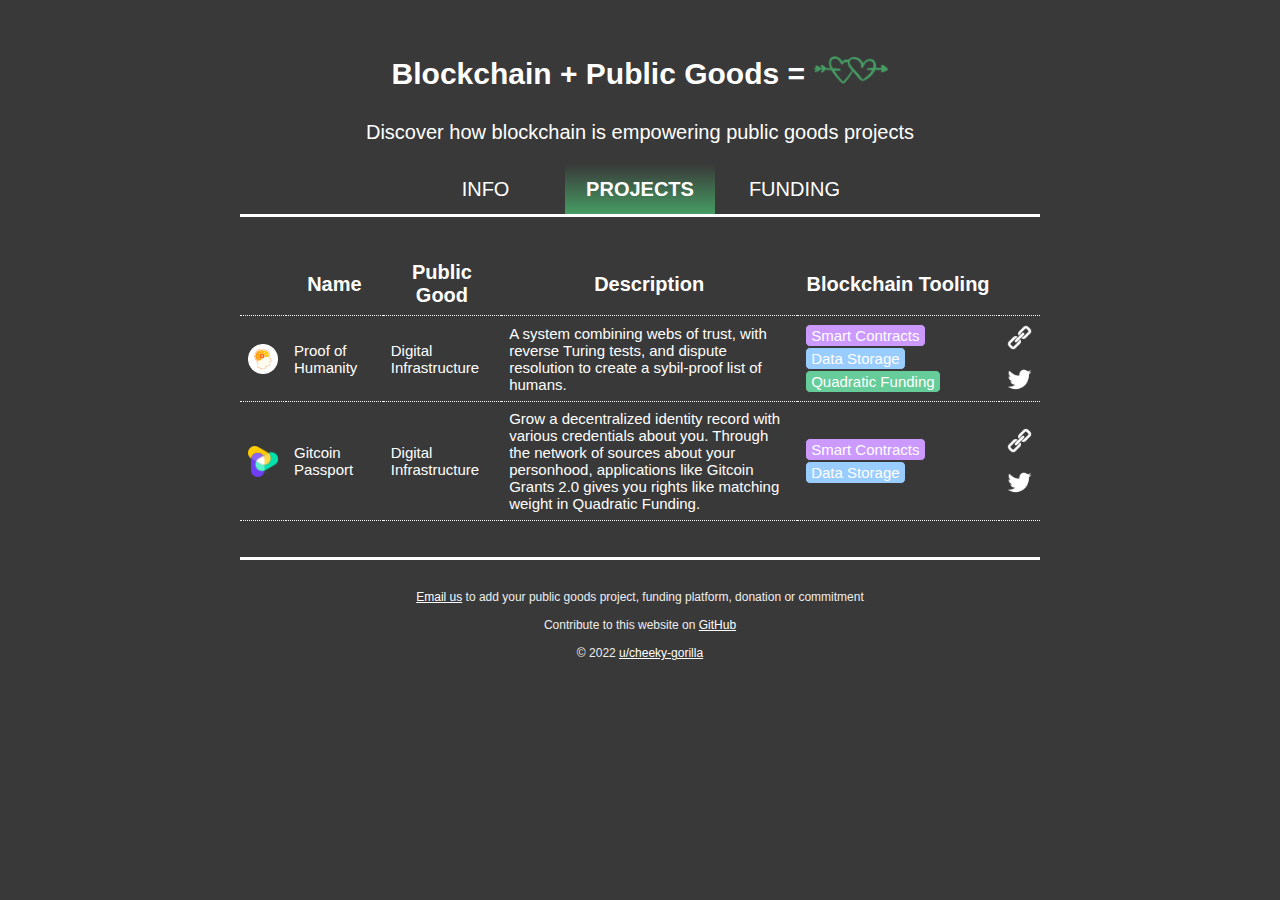
==== projects/index.html @ 265cba4b "Added files via upload" ====
<html>
<head>
<title>Public Goods &#128152;</title>

<meta charset="UTF-8">

<meta name="viewport" content="width=device-width, initial-scale=0.75">

<link rel="shortcut icon" type="image/png" href="/img/Favicon.png">

<!-- ------------DATATABLE STUFF STARTS----------- --!>
  
  	<link rel="stylesheet" type="text/css" href="https://publicgoods.love/projects/datatables.css">

  	<script type="text/javascript" language="javascript" src="https://code.jquery.com/jquery-3.6.1.js"></script>

	<script type="text/javascript" charset="utf8" src="https://cdn.datatables.net/1.12.1/js/jquery.dataTables.js"></script>
  
	<script type="text/javascript" class="init">
	
		$(document).ready(function () {
    		$('#projectsdatatable').DataTable({
        		order: [[1, 'asc']],
                dom: '<"top"fi>rt<"bottom"lp><"clear">',
                paging: false,
       			columnDefs: [{ orderable: false, targets: [0, 3, 5] }],
   				});
			});
</script>

<!-- ------------DATATABLE STUFF ENDS----------- --!>


 <style type="text/css">body {
        background-color: #393939;
        font-family: Arial, Helvetica, sans-serif;
      }
      
      button {
        display: inline-block;
        background-color: #393939;
        border: none;
        color: #ffffff;
        text-align: center;
        font-family: Arial, Helvetica, sans-serif;
        font-size: 20px;
        width: 150px;
        height: 50px;
        -webkit-transition: all 0.2s;
        -moz-transition: all 0.2s;
        -o-transition: all 0.2s;
        transition: all 0.2s;
        cursor: pointer;
        margin: 0px;
      }
      
      button:hover {
        background: linear-gradient(to bottom, #393939 0%, #469c63 100%);
        font-weight: bold
      }
      
      table {
            font-family: Arial, Helvetica, sans-serif;
            border-collapse: collapse;
            width: 90%;
            width: 800px;
            text-align: left;
            color:#ffffff;
        }
          
        th {
            font-family: Arial, Helvetica, sans-serif;
            font-size: 20px;
            border-bottom: 1px dotted #ffffff;
            text-align: center;
            padding: 8px;
            color:#ffffff;
        }


        td {
            font-family: Arial, Helvetica, sans-serif;
            font-size: 15px;
            border-bottom: 1px dotted #ffffff;
            text-align: left;
            padding: 8px;
            color:#ffffff;
        }
          
 </style>

</head>

<!-- ------------BODY STARTS----------- --!>

<body>
   
<br>
<center>
<p style="font-weight: bold; font-size: 30px; font-family: Arial, Helvetica, sans-serif; color:#ffffff;">Blockchain + Public Goods = <img alt="" src="/img/Love.png" style="width: 75px;" /></p>

<p style="font-family: Arial, Helvetica, sans-serif; color:#ffffff; font-size: 20px;">Discover how blockchain is empowering public goods projects</p>

<div style="border-bottom: 3px solid white; max-width: 800px;">
  <a href="http://www.publicgoods.love/info/"><button type="button">INFO</button></a>
  <a href="http://www.publicgoods.love/projects/"><button type="button" style="background: linear-gradient(to bottom, #393939 0%, #469c63 100%); font-weight: bold;">PROJECTS</button></a>
  <a href="http://www.publicgoods.love/funding/platforms/"><button type="button">FUNDING</button></a>
</div>

<br>

<!-- ------------DATATABLE STARTS----------- --!>

<br>

<div style="border-bottom: 3px solid white; overflow-x:auto; max-width: 800px; color: #ffffff; font-family: Arial, Helvetica, sans-serif;">          
          
<table id="projectsdatatable" class="display" style="width: 90%; width: 800px; color: #ffffff">
  
    <thead>
  <tr>
   <th style="width:25px"></th>
   <th>Name</th>
   <th>Public Good</th>
   <th style="width:280px">Description</th>
   <th>Blockchain Tooling</th>
   <th style="width:25px"></th>
  </tr>
    </thead>

    <tbody>
  
  <tr>
   <td>
     <img alt="" width="30" src="/img/Proof of Humanity.png" />
   </td>
   <td>
     Proof of Humanity
   </td>
   <td>
     Digital Infrastructure
   </td>
   <td>
     A system combining webs of trust, with reverse Turing tests, and dispute resolution to create a sybil-proof list of humans.
   </td>
   <td>
     <span style="background-color: #CC99FF; color: #fff; display: inline-block; padding: 2px 5px; border: 1px solid #393939; border-radius: 5px;">Smart Contracts</span>
     <span style="background-color: #99CCFF; color: #fff; display: inline-block; padding: 2px 5px; border: 1px solid #393939; border-radius: 5px;">Data Storage</span>
     <span style="background-color: #66CC99; color: #fff; display: inline-block; padding: 2px 5px; border: 1px solid #393939; border-radius: 5px;">Quadratic Funding</span>
   </td>
   <td>
       <a href="https://www.proofofhumanity.id/" target="_blank" style="color: ffffff"><img alt="" height="25" src="/img/Hyperlink.png" width="25" /></a><br><br><a href="https://twitter.com/proofofhumanity" target="_blank" style="color: ffffff"><img alt="" height="25" src="/img/Twitter.png" width="25" /></a>
   </td>
  </tr>

  <tr>
   <td>
     <img alt="" width="30" src="/img/Gitcoin Passport.png" />
   </td>
   <td>
     Gitcoin Passport
   </td>
   <td>
     Digital Infrastructure
   </td>
   <td>
      Grow a decentralized identity record with various credentials about you. Through the network of sources about your personhood, applications like Gitcoin Grants 2.0 gives you rights like matching weight in Quadratic Funding.
   </td>
   <td>
     <span style="background-color: #CC99FF; color: #fff; display: inline-block; padding: 2px 5px; border: 1px solid #393939; border-radius: 5px;">Smart Contracts</span>
     <span style="background-color: #99CCFF; color: #fff; display: inline-block; padding: 2px 5px; border: 1px solid #393939; border-radius: 5px;">Data Storage</span>
   </td>
   <td>
       <a href="https://go.gitcoin.co/gitcoin-passport-0" target="_blank" style="color: ffffff"><img alt="" height="25" src="/img/Hyperlink.png" width="25" /></a><br><br><a href="https://twitter.com/gitcoin" target="_blank" style="color: ffffff"><img alt="" height="25" src="/img/Twitter.png" width="25" /></a>
    </td>
  </tr>
    </tbody>
</table>

<br>
<br> 

</div>

<!-- ------------DATATABLE ENDS----------- --!>

<br>
<p style="font-size: 12px; font-family: Arial, Helvetica, sans-serif; color:#eeeeee;"><a href="mailto:heyo@publicgoods.love" target="_blank" style="color: ffffff">
Email us</a> to add your public goods project, funding platform, donation or commitment
<br>
<br>
Contribute to this website on <a href="https://github.com/cheeky-gorilla/publicgoods.love/" target="_blank" style="color: ffffff">GitHub</a>
<br>
<br>
&#169; 2022 <a href="https://www.reddit.com/user/cheeky-gorilla" target="_blank" style="color: ffffff">u/cheeky-gorilla</a>
</p>

</center>
</body>
</html>
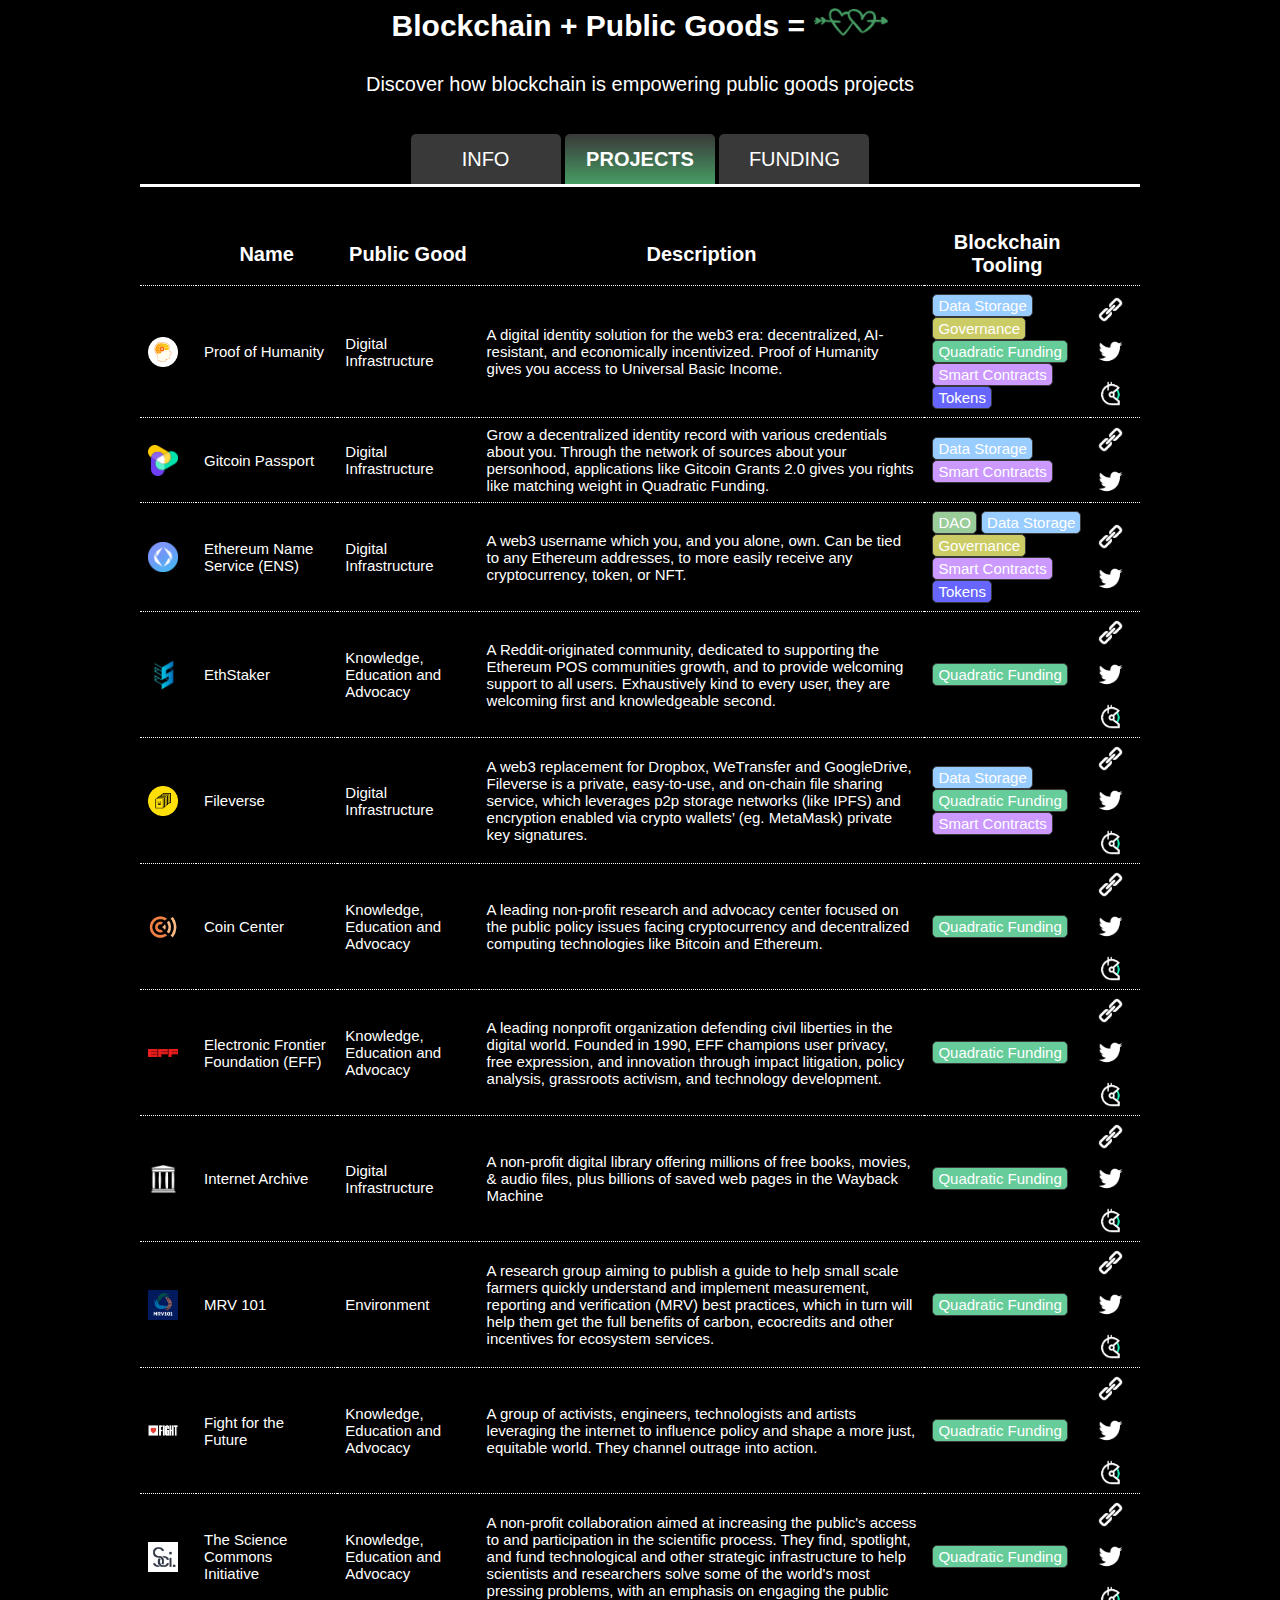
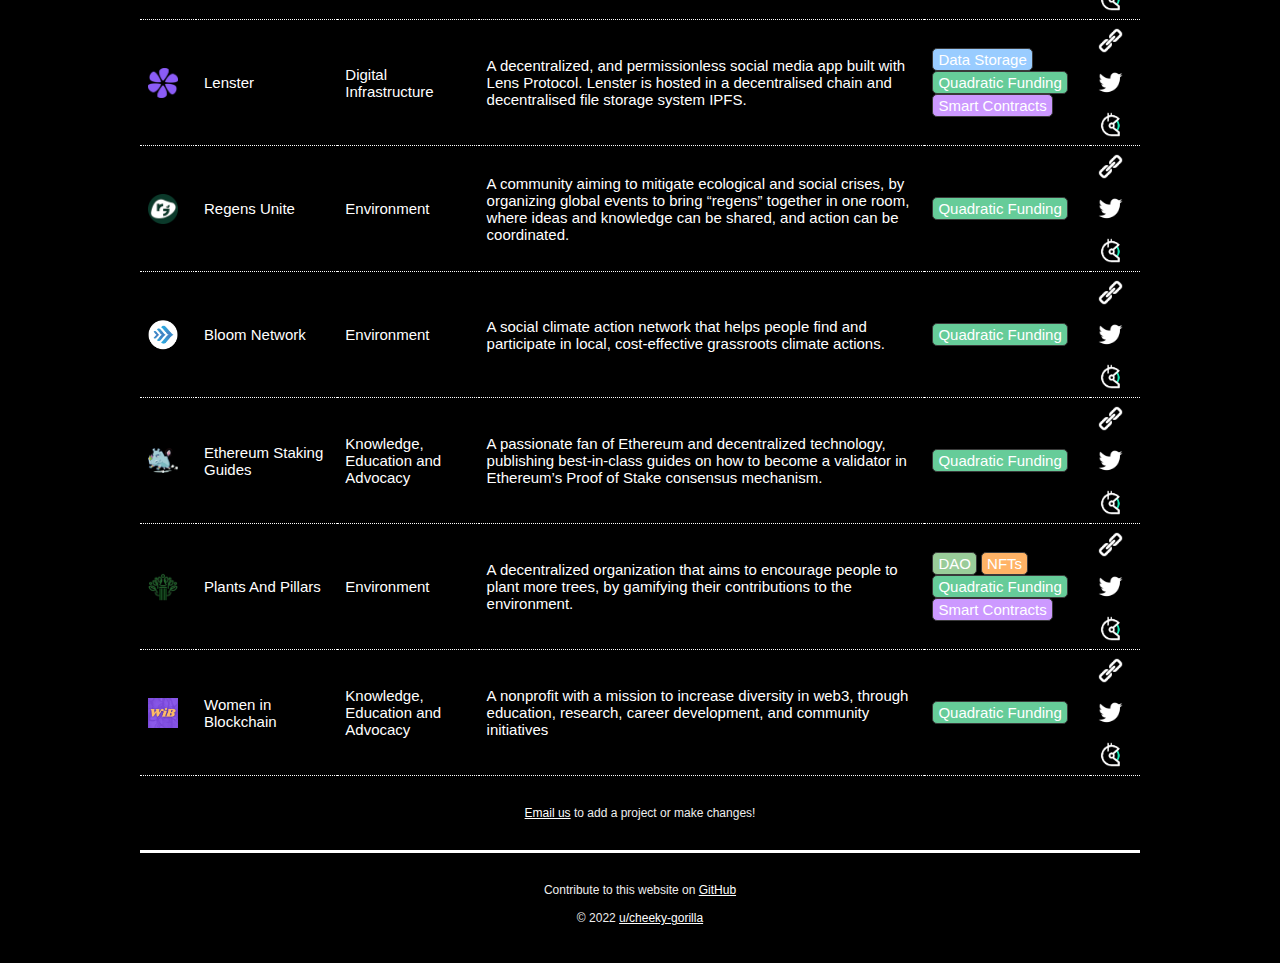
==== commit cd863709: "Add files via upload" ====
--- a/projects/index.html
+++ b/projects/index.html
@@ -1,20 +1,23 @@
 <html>
+
 <head>
-<title>Public Goods &#128152;</title>
-
-<meta charset="UTF-8">
-
-<meta name="viewport" content="width=device-width, initial-scale=0.75">
-
-<link rel="shortcut icon" type="image/png" href="/img/Favicon.png">
-
-<!-- ------------DATATABLE STUFF STARTS----------- --!>
+    <title>Public Goods &#128152;</title>
+
+    <meta charset="UTF-8">
+
+    <meta name="viewport" content="width=device-width, initial-scale=0.75">
+
+    <link rel="shortcut icon" type="image/png" href="/img/Favicon.png">
+
+    <!-- ------------DATATABLE STUFF STARTS----------- --!>
   
   	<link rel="stylesheet" type="text/css" href="https://publicgoods.love/projects/datatables.css">
 
   	<script type="text/javascript" language="javascript" src="https://code.jquery.com/jquery-3.6.1.js"></script>
 
 	<script type="text/javascript" charset="utf8" src="https://cdn.datatables.net/1.12.1/js/jquery.dataTables.js"></script>
+
+	<script type="text/javascript" charset="utf8" src="https://cdn.datatables.net/fixedcolumns/4.1.0/js/dataTables.fixedColumns.min.js"></script>
   
 	<script type="text/javascript" class="init">
 	
@@ -24,6 +27,15 @@
                 dom: '<"top"fi>rt<"bottom"lp><"clear">',
                 paging: false,
        			columnDefs: [{ orderable: false, targets: [0, 3, 5] }],
+                
+                "oLanguage": {"sSearch": "Search: "},
+                language: {searchPlaceholder: ""},
+              
+                scrollY:        '60vh',
+                scrollX:        true,
+                scrollCollapse: true,
+                fixedColumns:   {left: 1},
+              
    				});
 			});
 </script>
@@ -32,7 +44,7 @@
 
 
  <style type="text/css">body {
-        background-color: #393939;
+        background-color: #000000;
         font-family: Arial, Helvetica, sans-serif;
       }
       
@@ -52,6 +64,8 @@
         transition: all 0.2s;
         cursor: pointer;
         margin: 0px;
+        border-top-left-radius: 5px;
+        border-top-right-radius: 5px;
       }
       
       button:hover {
@@ -64,7 +78,7 @@
             border-collapse: collapse;
             width: 90%;
             width: 800px;
-            text-align: left;
+            text-align: center;
             color:#ffffff;
         }
           
@@ -85,6 +99,7 @@
             text-align: left;
             padding: 8px;
             color:#ffffff;
+            background-color: #000000;
         }
           
  </style>
@@ -95,13 +110,14 @@
 
 <body>
    
-<br>
 <center>
 <p style="font-weight: bold; font-size: 30px; font-family: Arial, Helvetica, sans-serif; color:#ffffff;">Blockchain + Public Goods = <img alt="" src="/img/Love.png" style="width: 75px;" /></p>
 
 <p style="font-family: Arial, Helvetica, sans-serif; color:#ffffff; font-size: 20px;">Discover how blockchain is empowering public goods projects</p>
 
-<div style="border-bottom: 3px solid white; max-width: 800px;">
+<br>
+
+<div style="border-bottom: 3px solid white; max-width: 1000px;">
   <a href="http://www.publicgoods.love/info/"><button type="button">INFO</button></a>
   <a href="http://www.publicgoods.love/projects/"><button type="button" style="background: linear-gradient(to bottom, #393939 0%, #469c63 100%); font-weight: bold;">PROJECTS</button></a>
   <a href="http://www.publicgoods.love/funding/platforms/"><button type="button">FUNDING</button></a>
@@ -113,17 +129,17 @@
 
 <br>
 
-<div style="border-bottom: 3px solid white; overflow-x:auto; max-width: 800px; color: #ffffff; font-family: Arial, Helvetica, sans-serif;">          
+<div style="max-width: 1000px;">          
           
-<table id="projectsdatatable" class="display" style="width: 90%; width: 800px; color: #ffffff">
-  
-    <thead>
+<table id="projectsdatatable" class="display" style="width: 1000px; color: #ffffff">
+
+ <thead>
   <tr>
    <th style="width:25px"></th>
-   <th>Name</th>
-   <th>Public Good</th>
-   <th style="width:280px">Description</th>
-   <th>Blockchain Tooling</th>
+   <th style="width:100px">Name</th>
+   <th style="width:100px">Public Good</th>
+   <th style="width:350px">Description</th>
+   <th style="width:120px">Blockchain Tooling</th>
    <th style="width:25px"></th>
   </tr>
     </thead>
@@ -141,59 +157,426 @@
      Digital Infrastructure
    </td>
    <td>
-     A system combining webs of trust, with reverse Turing tests, and dispute resolution to create a sybil-proof list of humans.
-   </td>
-   <td>
+     A digital identity solution for the web3 era: decentralized, AI-resistant, and economically incentivized. Proof of Humanity gives you access to Universal Basic Income. 
+   </td>
+   <td>
+     <span style="background-color: #99CCFF; color: #fff; display: inline-block; padding: 2px 5px; border: 1px solid #393939; border-radius: 5px;">Data Storage</span>
+	 <span style="background-color: #CCCC66; color: #fff; display: inline-block; padding: 2px 5px; border: 1px solid #393939; border-radius: 5px;">Governance</span>
+     <span style="background-color: #66CC99; color: #fff; display: inline-block; padding: 2px 5px; border: 1px solid #393939; border-radius: 5px;">Quadratic Funding</span>
+	 <span style="background-color: #CC99FF; color: #fff; display: inline-block; padding: 2px 5px; border: 1px solid #393939; border-radius: 5px;">Smart Contracts</span>
+     <span style="background-color: #6666FF; color: #fff; display: inline-block; padding: 2px 5px; border: 1px solid #393939; border-radius: 5px;">Tokens</span>
+   </td>
+   <td>
+       <a href="https://www.proofofhumanity.id/" target="_blank" style="color: ffffff"><img alt="" height="25"  width="25" src="/img/Hyperlink.png"></a><br><br><a href="https://twitter.com/proofofhumanity" target="_blank" style="color: ffffff"><img alt="" height="25" width="25" src="/img/Twitter.png"></a><br><br><a href="https://gitcoin.co/grants/599/proof-of-humanity" target="_blank" style="color: ffffff"><img alt="" width="25" src="/img/Gitcoin.png"></a>
+   </td>
+  </tr>
+
+  <tr>
+   <td>
+     <img alt="" width="30" src="/img/Gitcoin Passport.png" />
+   </td>
+   <td>
+     Gitcoin Passport
+   </td>
+   <td>
+     Digital Infrastructure
+   </td>
+   <td>
+      Grow a decentralized identity record with various credentials about you. Through the network of sources about your personhood, applications like Gitcoin Grants 2.0 gives you rights like matching weight in Quadratic Funding.
+   </td>
+   <td>
+     <span style="background-color: #99CCFF; color: #fff; display: inline-block; padding: 2px 5px; border: 1px solid #393939; border-radius: 5px;">Data Storage</span>
      <span style="background-color: #CC99FF; color: #fff; display: inline-block; padding: 2px 5px; border: 1px solid #393939; border-radius: 5px;">Smart Contracts</span>
+   </td>
+   <td>
+       <a href="https://go.gitcoin.co/gitcoin-passport-0" target="_blank" style="color: ffffff"><img alt="" height="25" width="25" src="/img/Hyperlink.png"></a><br><br><a href="https://twitter.com/gitcoin" target="_blank" style="color: ffffff"><img alt="" height="25" width="25" src="/img/Twitter.png"></a>
+    </td>
+  </tr>
+
+  <tr>
+   <td>
+     <img alt="" width="30" src="/img/ENS.png" />
+   </td>
+   <td>
+     Ethereum Name Service (ENS)
+   </td>
+   <td>
+     Digital Infrastructure
+   </td>
+   <td>
+     A web3 username which you, and you alone, own. Can be tied to any Ethereum addresses, to more easily receive any cryptocurrency, token, or NFT. 
+   </td>
+   <td>
+     <span style="background-color: #99CC99; color: #fff; display: inline-block; padding: 2px 5px; border: 1px solid #393939; border-radius: 5px;">DAO</span>
      <span style="background-color: #99CCFF; color: #fff; display: inline-block; padding: 2px 5px; border: 1px solid #393939; border-radius: 5px;">Data Storage</span>
-     <span style="background-color: #66CC99; color: #fff; display: inline-block; padding: 2px 5px; border: 1px solid #393939; border-radius: 5px;">Quadratic Funding</span>
-   </td>
-   <td>
-       <a href="https://www.proofofhumanity.id/" target="_blank" style="color: ffffff"><img alt="" height="25" src="/img/Hyperlink.png" width="25" /></a><br><br><a href="https://twitter.com/proofofhumanity" target="_blank" style="color: ffffff"><img alt="" height="25" src="/img/Twitter.png" width="25" /></a>
-   </td>
-  </tr>
-
-  <tr>
-   <td>
-     <img alt="" width="30" src="/img/Gitcoin Passport.png" />
-   </td>
-   <td>
-     Gitcoin Passport
-   </td>
-   <td>
-     Digital Infrastructure
-   </td>
-   <td>
-      Grow a decentralized identity record with various credentials about you. Through the network of sources about your personhood, applications like Gitcoin Grants 2.0 gives you rights like matching weight in Quadratic Funding.
-   </td>
-   <td>
-     <span style="background-color: #CC99FF; color: #fff; display: inline-block; padding: 2px 5px; border: 1px solid #393939; border-radius: 5px;">Smart Contracts</span>
+	 <span style="background-color: #CCCC66; color: #fff; display: inline-block; padding: 2px 5px; border: 1px solid #393939; border-radius: 5px;">Governance</span>
+	 <span style="background-color: #CC99FF; color: #fff; display: inline-block; padding: 2px 5px; border: 1px solid #393939; border-radius: 5px;">Smart Contracts</span>
+     <span style="background-color: #6666FF; color: #fff; display: inline-block; padding: 2px 5px; border: 1px solid #393939; border-radius: 5px;">Tokens</span>
+   </td>
+   <td>
+       <a href="https://ens.domains/" target="_blank" style="color: ffffff"><img alt="" height="25"  width="25" src="/img/Hyperlink.png"></a><br><br><a href="https://twitter.com/ensdomains" target="_blank" style="color: ffffff"><img alt="" height="25" width="25" src="/img/Twitter.png"></a>
+   </td>
+  </tr>
+
+  <tr>
+   <td>
+     <img alt="" width="30" src="/img/Ethstaker.jpg" />
+   </td>
+   <td>
+     EthStaker
+   </td>
+   <td>
+     Knowledge, Education and Advocacy
+   </td>
+   <td>
+     A Reddit-originated community, dedicated to supporting the Ethereum POS communities growth, and to provide welcoming support to all users. Exhaustively kind to every user, they are welcoming first and knowledgeable second. 
+   </td>
+   <td>
+     <span style="background-color: #66CC99; color: #fff; display: inline-block; padding: 2px 5px; border: 1px solid #393939; border-radius: 5px;">Quadratic Funding</span>
+   </td>
+   <td>
+       <a href="https://www.ethstaker.cc" target="_blank" style="color: ffffff"><img alt="" height="25"  width="25" src="/img/Hyperlink.png"></a><br><br><a href="https://twitter.com/ethstaker" target="_blank" style="color: ffffff"><img alt="" height="25" width="25" src="/img/Twitter.png"></a><br><br><a href="https://gitcoin.co/grants/1561/ethstaker" target="_blank" style="color: ffffff"><img alt="" width="25" src="/img/Gitcoin.png"></a>
+   </td>
+  </tr>
+
+  <tr>
+   <td>
+     <img alt="" width="30" src="/img/Fileverse.png" />
+   </td>
+   <td>
+     Fileverse
+   </td>
+   <td>
+     Digital Infrastructure
+   </td>
+   <td>
+     A web3 replacement for Dropbox, WeTransfer and GoogleDrive, Fileverse is a private, easy-to-use, and on-chain file sharing service, which leverages p2p storage networks (like IPFS) and encryption enabled via crypto wallets’ (eg. MetaMask) private key signatures. 
+   </td>
+   <td>
      <span style="background-color: #99CCFF; color: #fff; display: inline-block; padding: 2px 5px; border: 1px solid #393939; border-radius: 5px;">Data Storage</span>
-   </td>
-   <td>
-       <a href="https://go.gitcoin.co/gitcoin-passport-0" target="_blank" style="color: ffffff"><img alt="" height="25" src="/img/Hyperlink.png" width="25" /></a><br><br><a href="https://twitter.com/gitcoin" target="_blank" style="color: ffffff"><img alt="" height="25" src="/img/Twitter.png" width="25" /></a>
-    </td>
-  </tr>
+     <span style="background-color: #66CC99; color: #fff; display: inline-block; padding: 2px 5px; border: 1px solid #393939; border-radius: 5px;">Quadratic Funding</span>
+	 <span style="background-color: #CC99FF; color: #fff; display: inline-block; padding: 2px 5px; border: 1px solid #393939; border-radius: 5px;">Smart Contracts</span>
+   </td>
+   <td>
+       <a href="https://fileverse.io/" target="_blank" style="color: ffffff"><img alt="" height="25"  width="25" src="/img/Hyperlink.png"></a><br><br><a href="https://twitter.com/fileverse" target="_blank" style="color: ffffff"><img alt="" height="25" width="25" src="/img/Twitter.png"></a><br><br><a href="https://gitcoin.co/grants/4846/fileverseio-file-sharing-between-blockchain-addre" target="_blank" style="color: ffffff"><img alt="" width="25" src="/img/Gitcoin.png"></a>
+   </td>
+  </tr>
+
+  <tr>
+   <td>
+     <img alt="" width="30" src="/img/CoinCenter.png" />
+   </td>
+   <td>
+     Coin Center
+   </td>
+   <td>
+     Knowledge, Education and Advocacy
+   </td>
+   <td>
+     A leading non-profit research and advocacy center focused on the public policy issues facing cryptocurrency and decentralized computing technologies like Bitcoin and Ethereum. 
+   </td>
+   <td>
+     <span style="background-color: #66CC99; color: #fff; display: inline-block; padding: 2px 5px; border: 1px solid #393939; border-radius: 5px;">Quadratic Funding</span>
+   </td>
+   <td>
+       <a href="https://www.coincenter.org/" target="_blank" style="color: ffffff"><img alt="" height="25"  width="25" src="/img/Hyperlink.png"></a><br><br><a href="https://twitter.com/coincenter" target="_blank" style="color: ffffff"><img alt="" height="25" width="25" src="/img/Twitter.png"></a><br><br><a href="https://gitcoin.co/grants/1668/coin-center-is-educating-policy-makers-about-publ" target="_blank" style="color: ffffff"><img alt="" width="25" src="/img/Gitcoin.png"></a>
+   </td>
+  </tr>
+
+  <tr>
+   <td>
+     <img alt="" width="30" src="/img/EFF.png" />
+   </td>
+   <td>
+     Electronic Frontier Foundation (EFF)
+   </td>
+   <td>
+     Knowledge, Education and Advocacy
+   </td>
+   <td>
+     A leading nonprofit organization defending civil liberties in the digital world. Founded in 1990, EFF champions user privacy, free expression, and innovation through impact litigation, policy analysis, grassroots activism, and technology development.
+   </td>
+   <td>
+     <span style="background-color: #66CC99; color: #fff; display: inline-block; padding: 2px 5px; border: 1px solid #393939; border-radius: 5px;">Quadratic Funding</span>
+   </td>
+   <td>
+       <a href="https://www.eff.org/" target="_blank" style="color: ffffff"><img alt="" height="25"  width="25" src="/img/Hyperlink.png"></a><br><br><a href="https://twitter.com/EFF" target="_blank" style="color: ffffff"><img alt="" height="25" width="25" src="/img/Twitter.png"></a><br><br><a href="https://gitcoin.co/grants/3974/electronic-frontier-foundation" target="_blank" style="color: ffffff"><img alt="" width="25" src="/img/Gitcoin.png"></a>
+   </td>
+  </tr>
+
+  <tr>
+   <td>
+     <img alt="" width="30" src="/img/Internet Archive.jpg" />
+   </td>
+   <td>
+     Internet Archive
+   </td>
+   <td>
+     Digital Infrastructure
+   </td>
+   <td>
+     A non-profit digital library offering millions of free books, movies, & audio files, plus billions of saved web pages in the Wayback Machine 
+   </td>
+   <td>
+     <span style="background-color: #66CC99; color: #fff; display: inline-block; padding: 2px 5px; border: 1px solid #393939; border-radius: 5px;">Quadratic Funding</span>
+   </td>
+   <td>
+       <a href="https://archive.org/" target="_blank" style="color: ffffff"><img alt="" height="25"  width="25" src="/img/Hyperlink.png"></a><br><br><a href="https://twitter.com/InternetArchive" target="_blank" style="color: ffffff"><img alt="" height="25" width="25" src="/img/Twitter.png"></a><br><br><a href="https://gitcoin.co/grants/5885/internet-archive" target="_blank" style="color: ffffff"><img alt="" width="25" src="/img/Gitcoin.png"></a>
+   </td>
+  </tr>
+
+  <tr>
+   <td>
+     <img alt="" width="30" src="/img/MRV101.png" />
+   </td>
+   <td>
+     MRV 101
+   </td>
+   <td>
+     Environment
+   </td>
+   <td>
+     A research group aiming to publish a guide to help small scale farmers quickly understand and implement measurement, reporting and verification (MRV) best practices, which in turn will help them get the full benefits of carbon, ecocredits and other incentives for ecosystem services.
+   </td>
+   <td>
+     <span style="background-color: #66CC99; color: #fff; display: inline-block; padding: 2px 5px; border: 1px solid #393939; border-radius: 5px;">Quadratic Funding</span>
+   </td>
+   <td>
+       <a href="https://mrv.earth/" target="_blank" style="color: ffffff"><img alt="" height="25"  width="25" src="/img/Hyperlink.png"></a><br><br><a href="https://twitter.com/MRV1O1" target="_blank" style="color: ffffff"><img alt="" height="25" width="25" src="/img/Twitter.png"></a><br><br><a href="https://gitcoin.co/grants/7300/mrv-101" target="_blank" style="color: ffffff"><img alt="" width="25" src="/img/Gitcoin.png"></a>
+   </td>
+  </tr>
+
+  <tr>
+   <td>
+     <img alt="" width="30" src="/img/FFTF.jpg" />
+   </td>
+   <td>
+     Fight for the Future
+   </td>
+   <td>
+     Knowledge, Education and Advocacy
+   </td>
+   <td>
+     A group of activists, engineers, technologists and artists leveraging the internet to influence policy and shape a more just, equitable world. They channel outrage into action. 
+   </td>
+   <td>
+     <span style="background-color: #66CC99; color: #fff; display: inline-block; padding: 2px 5px; border: 1px solid #393939; border-radius: 5px;">Quadratic Funding</span>
+   </td>
+   <td>
+       <a href="https://www.fightforthefuture.org/" target="_blank" style="color: ffffff"><img alt="" height="25"  width="25" src="/img/Hyperlink.png"></a><br><br><a href="https://twitter.com/fightfortheftr" target="_blank" style="color: ffffff"><img alt="" height="25" width="25" src="/img/Twitter.png"></a><br><br><a href="https://gitcoin.co/grants/2594/an-advocate-for-the-user-defending-human-rights-i" target="_blank" style="color: ffffff"><img alt="" width="25" src="/img/Gitcoin.png"></a>
+   </td>
+  </tr>
+
+  <tr>
+   <td>
+     <img alt="" width="30" src="/img/Science Commons.jpg" />
+   </td>
+   <td>
+     The Science Commons Initiative
+   </td>
+   <td>
+     Knowledge, Education and Advocacy
+   </td>
+   <td>
+     A non-profit collaboration aimed at increasing the public's access to and participation in the scientific process. They find, spotlight, and fund technological and other strategic infrastructure to help scientists and researchers solve some of the world's most pressing problems, with an emphasis on engaging the public 
+   </td>
+   <td>
+     <span style="background-color: #66CC99; color: #fff; display: inline-block; padding: 2px 5px; border: 1px solid #393939; border-radius: 5px;">Quadratic Funding</span>
+   </td>
+   <td>
+       <a href="https://thesciencecommons.org/" target="_blank" style="color: ffffff"><img alt="" height="25"  width="25" src="/img/Hyperlink.png"></a><br><br><a href="https://twitter.com/theSCInitiative" target="_blank" style="color: ffffff"><img alt="" height="25" width="25" src="/img/Twitter.png"></a><br><br><a href="https://gitcoin.co/grants/7335/the-science-commons-initiative" target="_blank" style="color: ffffff"><img alt="" width="25" src="/img/Gitcoin.png"></a>
+   </td>
+  </tr>
+
+  <tr>
+   <td>
+     <img alt="" width="30" src="/img/Lenster.png" />
+   </td>
+   <td>
+     Lenster
+   </td>
+   <td>
+     Digital Infrastructure
+   </td>
+   <td>
+     A decentralized, and permissionless social media app built with Lens Protocol. Lenster is hosted in a decentralised chain and decentralised file storage system IPFS.
+   </td>
+   <td>
+     <span style="background-color: #99CCFF; color: #fff; display: inline-block; padding: 2px 5px; border: 1px solid #393939; border-radius: 5px;">Data Storage</span>
+     <span style="background-color: #66CC99; color: #fff; display: inline-block; padding: 2px 5px; border: 1px solid #393939; border-radius: 5px;">Quadratic Funding</span>
+	 <span style="background-color: #CC99FF; color: #fff; display: inline-block; padding: 2px 5px; border: 1px solid #393939; border-radius: 5px;">Smart Contracts</span>
+   </td>
+   <td>
+       <a href="https://lenster.xyz/" target="_blank" style="color: ffffff"><img alt="" height="25"  width="25" src="/img/Hyperlink.png"></a><br><br><a href="https://twitter.com/lensterxyz" target="_blank" style="color: ffffff"><img alt="" height="25" width="25" src="/img/Twitter.png"></a><br><br><a href="https://gitcoin.co/grants/5007/lenster" target="_blank" style="color: ffffff"><img alt="" width="25" src="/img/Gitcoin.png"></a>
+   </td>
+  </tr>
+
+  <tr>
+   <td>
+     <img alt="" width="30" src="/img/Regens Unite.png" />
+   </td>
+   <td>
+     Regens Unite
+   </td>
+   <td>
+     Environment
+   </td>
+   <td>
+     A community aiming to mitigate ecological and social crises, by organizing global events to bring “regens” together in one room, where ideas and knowledge can be shared, and action can be coordinated. 
+   </td>
+   <td>
+     <span style="background-color: #66CC99; color: #fff; display: inline-block; padding: 2px 5px; border: 1px solid #393939; border-radius: 5px;">Quadratic Funding</span>
+   </td>
+   <td>
+       <a href="https://regensunite.earth/" target="_blank" style="color: ffffff"><img alt="" height="25"  width="25" src="/img/Hyperlink.png"></a><br><br><a href="https://twitter.com/regensunite" target="_blank" style="color: ffffff"><img alt="" height="25" width="25" src="/img/Twitter.png"></a><br><br><a href="https://gitcoin.co/grants/4912/regens-unite-bring-regens-together-in-your-city" target="_blank" style="color: ffffff"><img alt="" width="25" src="/img/Gitcoin.png"></a>
+   </td>
+  </tr>
+
+  <tr>
+   <td>
+     <img alt="" width="30" src="/img/Bloom.png" />
+   </td>
+   <td>
+     Bloom Network
+   </td>
+   <td>
+     Environment
+   </td>
+   <td>
+     A social climate action network that helps people find and participate in local, cost-effective grassroots climate actions. 
+   </td>
+   <td>
+     <span style="background-color: #66CC99; color: #fff; display: inline-block; padding: 2px 5px; border: 1px solid #393939; border-radius: 5px;">Quadratic Funding</span>
+   </td>
+   <td>
+       <a href="https://bloomnetwork.org/" target="_blank" style="color: ffffff"><img alt="" height="25"  width="25" src="/img/Hyperlink.png"></a><br><br><a href="https://twitter.com/ourbloomnetwork" target="_blank" style="color: ffffff"><img alt="" height="25" width="25" src="/img/Twitter.png"></a><br><br><a href="https://gitcoin.co/grants/1595/bloom-network" target="_blank" style="color: ffffff"><img alt="" width="25" src="/img/Gitcoin.png"></a>
+   </td>
+  </tr>
+
+  <tr>
+   <td>
+     <img alt="" width="30" src="/img/Staking Guide.png" />
+   </td>
+   <td>
+     Ethereum Staking Guides
+   </td>
+   <td>
+     Knowledge, Education and Advocacy
+   </td>
+   <td>
+     A passionate fan of Ethereum and decentralized technology, publishing best-in-class guides on how to become a validator in Ethereum’s Proof of Stake consensus mechanism. 
+   </td>
+   <td>
+     <span style="background-color: #66CC99; color: #fff; display: inline-block; padding: 2px 5px; border: 1px solid #393939; border-radius: 5px;">Quadratic Funding</span>
+   </td>
+   <td>
+       <a href="https://someresat.medium.com/" target="_blank" style="color: ffffff"><img alt="" height="25"  width="25" src="/img/Hyperlink.png"></a><br><br><a href="https://twitter.com/SomerEsat" target="_blank" style="color: ffffff"><img alt="" height="25" width="25" src="/img/Twitter.png"></a><br><br><a href="https://gitcoin.co/grants/1634/ethereum-staking-guides-ubuntu" target="_blank" style="color: ffffff"><img alt="" width="25" src="/img/Gitcoin.png"></a>
+   </td>
+  </tr>
+
+  <tr>
+   <td>
+     <img alt="" width="30" src="/img/PAP.png" />
+   </td>
+   <td>
+     Plants And Pillars
+   </td>
+   <td>
+     Environment
+   </td>
+   <td>
+     A decentralized organization that aims to encourage people to plant more trees, by gamifying their contributions to the environment.
+   </td>
+   <td>
+     <span style="background-color: #99CC99; color: #fff; display: inline-block; padding: 2px 5px; border: 1px solid #393939; border-radius: 5px;">DAO</span>
+     <span style="background-color: #ffb366; color: #fff; display: inline-block; padding: 2px 5px; border: 1px solid #393939; border-radius: 5px;">NFTs</span>
+     <span style="background-color: #66CC99; color: #fff; display: inline-block; padding: 2px 5px; border: 1px solid #393939; border-radius: 5px;">Quadratic Funding</span>
+	 <span style="background-color: #CC99FF; color: #fff; display: inline-block; padding: 2px 5px; border: 1px solid #393939; border-radius: 5px;">Smart Contracts</span>
+   </td>
+   <td>
+       <a href="https://www.plantsandpillars3.com/" target="_blank" style="color: ffffff"><img alt="" height="25"  width="25" src="/img/Hyperlink.png"></a><br><br><a href="https://twitter.com/plantspillars3" target="_blank" style="color: ffffff"><img alt="" height="25" width="25" src="/img/Twitter.png"></a><br><br><a href="https://gitcoin.co/grants/7552/plants-and-pillars" target="_blank" style="color: ffffff"><img alt="" width="25" src="/img/Gitcoin.png"></a>
+   </td>
+  </tr>
+
+  <tr>
+   <td>
+     <img alt="" width="30" src="/img/Women in Blockchain.jpg" />
+   </td>
+   <td>
+     Women in Blockchain
+   </td>
+   <td>
+     Knowledge, Education and Advocacy
+   </td>
+   <td>
+     A nonprofit with a mission to increase diversity in web3, through education, research, career development, and community initiatives
+   </td>
+   <td>
+     <span style="background-color: #66CC99; color: #fff; display: inline-block; padding: 2px 5px; border: 1px solid #393939; border-radius: 5px;">Quadratic Funding</span>
+   </td>
+   <td>
+       <a href="https://womeninblockchain.global/" target="_blank" style="color: ffffff"><img alt="" height="25"  width="25" src="/img/Hyperlink.png"></a><br><br><a href="https://twitter.com/blockchaingirls" target="_blank" style="color: ffffff"><img alt="" height="25" width="25" src="/img/Twitter.png"></a><br><br><a href="https://gitcoin.co/grants/6099/women-in-blockchain-wib" target="_blank" style="color: ffffff"><img alt="" width="25" src="/img/Gitcoin.png"></a>
+   </td>
+  </tr>
+
+
+<!-- ------------------------------------TEMPLATE STARTS
+
+  <tr>
+   <td>
+     <img alt="" width="30" src="/img/Proof of Humanity.png">
+   </td>
+   <td>
+     Proof of Humanity
+   </td>
+   <td>
+     Digital Infrastructure
+   </td>
+   <td>
+     A digital identity solution for the web3 era: decentralized, AI-resistant, and economically incentivized. Proof of Humanity gives you access to Universal Basic Income. 
+   </td>
+   <td>
+     <span style="background-color: #99CC99; color: #fff; display: inline-block; padding: 2px 5px; border: 1px solid #393939; border-radius: 5px;">DAO</span>
+     <span style="background-color: #99CCFF; color: #fff; display: inline-block; padding: 2px 5px; border: 1px solid #393939; border-radius: 5px;">Data Storage</span>
+	 <span style="background-color: #CCCC66; color: #fff; display: inline-block; padding: 2px 5px; border: 1px solid #393939; border-radius: 5px;">Governance</span>
+     <span style="background-color: #ffb366; color: #fff; display: inline-block; padding: 2px 5px; border: 1px solid #393939; border-radius: 5px;">NFT</span>
+     <span style="background-color: #66CC99; color: #fff; display: inline-block; padding: 2px 5px; border: 1px solid #393939; border-radius: 5px;">Quadratic Funding</span>
+	 <span style="background-color: #CC99FF; color: #fff; display: inline-block; padding: 2px 5px; border: 1px solid #393939; border-radius: 5px;">Smart Contracts</span>
+     <span style="background-color: #6666FF; color: #fff; display: inline-block; padding: 2px 5px; border: 1px solid #393939; border-radius: 5px;">Tokens</span>
+   </td>
+   <td>
+       <a href="https://www.proofofhumanity.id/" target="_blank" style="color: ffffff"><img alt="" height="25"  width="25" src="/img/Hyperlink.png"></a><br><br><a href="https://twitter.com/proofofhumanity" target="_blank" style="color: ffffff"><img alt="" height="25" width="25" src="/img/Twitter.png"></a><br><br><a href="https://gitcoin.co/grants/599/proof-of-humanity" target="_blank" style="color: ffffff"><img alt="" width="25" src="/img/Gitcoin.png"></a>
+   </td>
+  </tr>
+
+TEMPLATE ENDS------------------------------------ --!>
+
     </tbody>
 </table>
 
 <br>
-<br> 
-
+         
+<p style="font-size: 12px; font-family: Arial, Helvetica, sans-serif; color:#eeeeee;">
+<a href="mailto:heyo@publicgoods.love" target="_blank" style="color: ffffff">Email us</a> to add a project or make changes!
+</p>
+
+<!-- ------------DATATABLE ENDS----------- --!>
+
+<br>
+
+<div style="border-bottom: 3px solid white; max-width: 1000px;">
 </div>
-
-<!-- ------------DATATABLE ENDS----------- --!>
-
-<br>
-<p style="font-size: 12px; font-family: Arial, Helvetica, sans-serif; color:#eeeeee;"><a href="mailto:heyo@publicgoods.love" target="_blank" style="color: ffffff">
-Email us</a> to add your public goods project, funding platform, donation or commitment
-<br>
-<br>
+        
+<br>
+
+<p style="font-size: 12px; font-family: Arial, Helvetica, sans-serif; color:#eeeeee;">
 Contribute to this website on <a href="https://github.com/cheeky-gorilla/publicgoods.love/" target="_blank" style="color: ffffff">GitHub</a>
 <br>
 <br>
 &#169; 2022 <a href="https://www.reddit.com/user/cheeky-gorilla" target="_blank" style="color: ffffff">u/cheeky-gorilla</a>
 </p>
+
+<br>
 
 </center>
 </body>
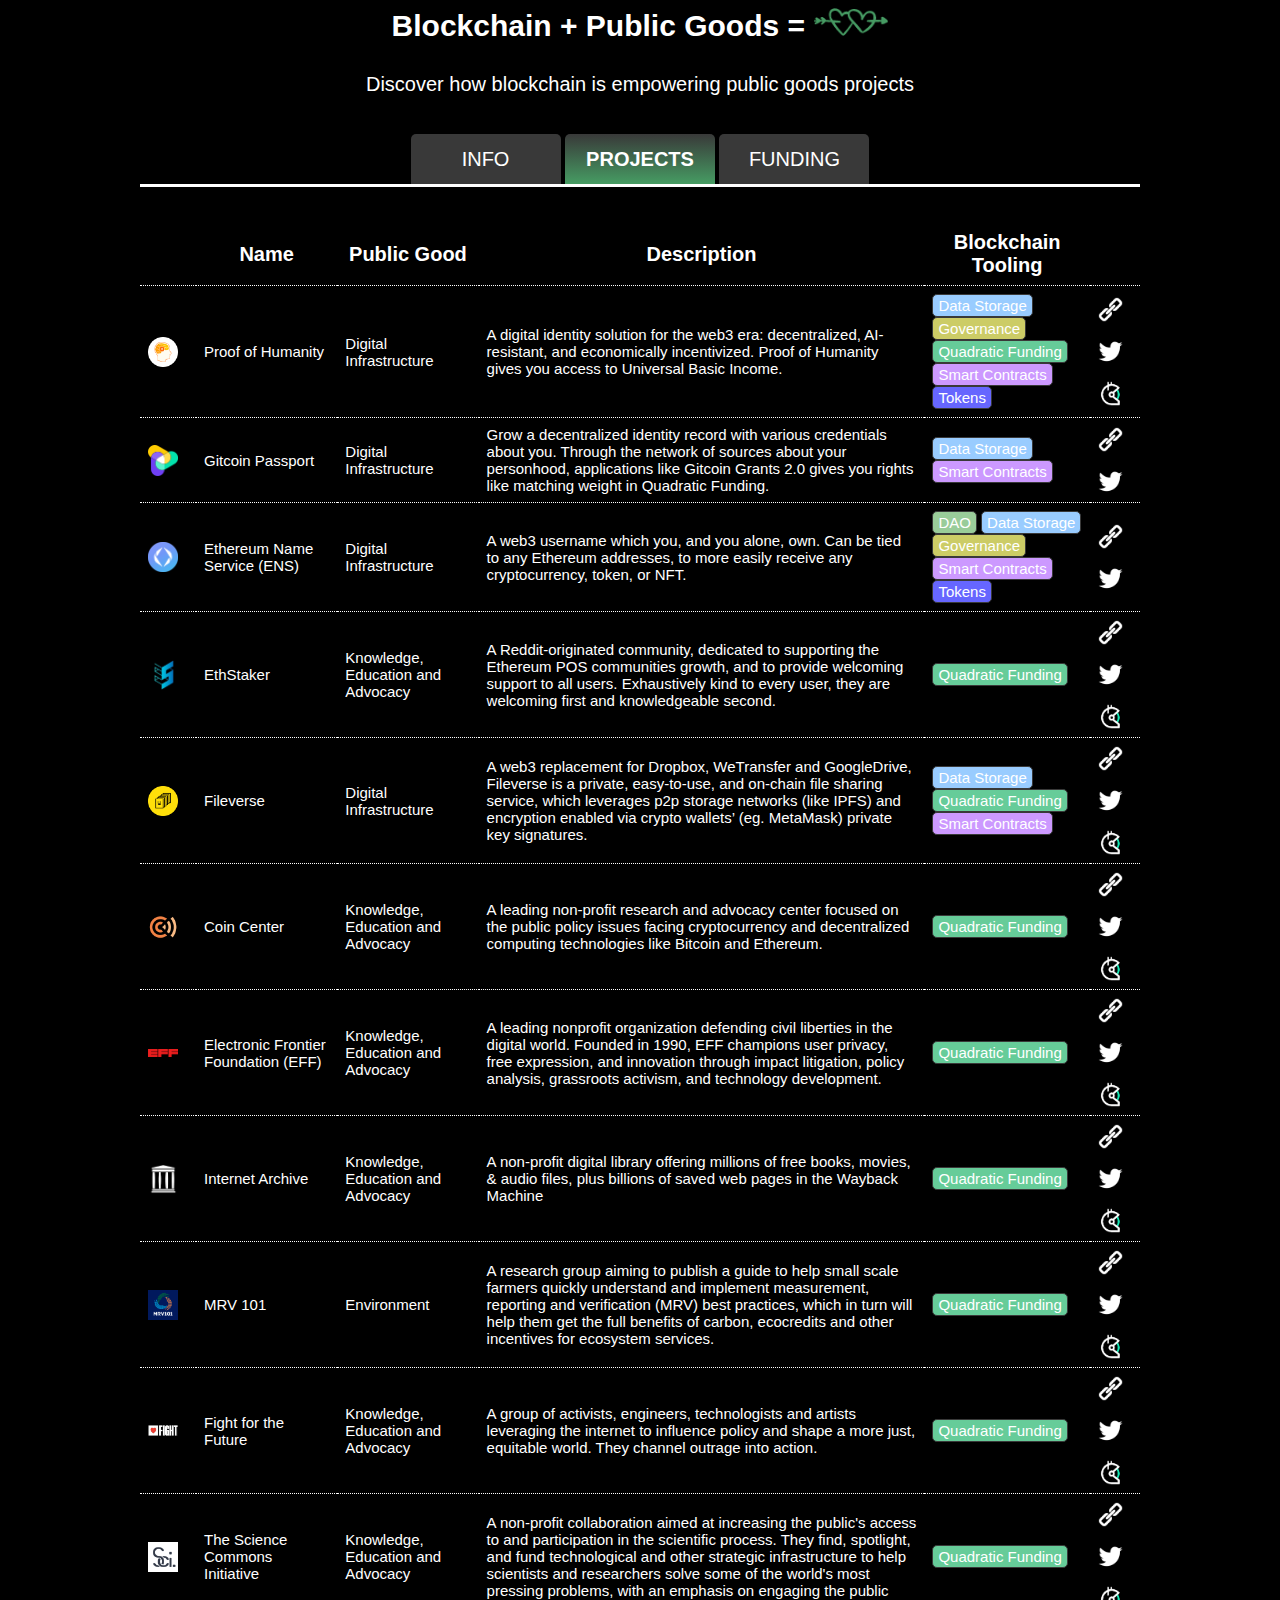
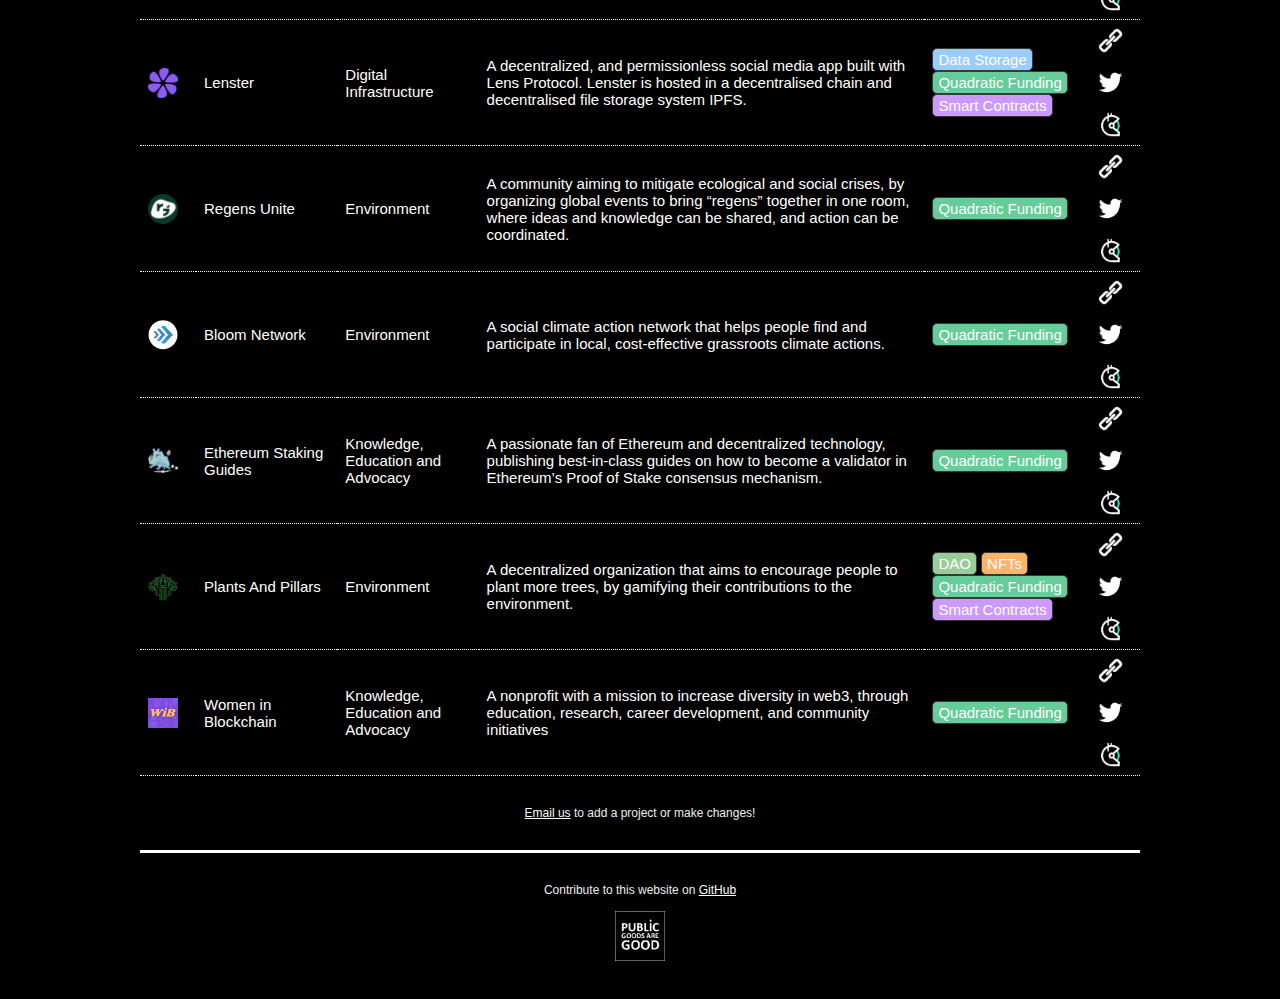
==== commit 8415c821: "Add files via upload" ====
--- a/projects/index.html
+++ b/projects/index.html
@@ -312,7 +312,7 @@
      Internet Archive
    </td>
    <td>
-     Digital Infrastructure
+     Knowledge, Education and Advocacy
    </td>
    <td>
      A non-profit digital library offering millions of free books, movies, & audio files, plus billions of saved web pages in the Wayback Machine 
@@ -573,7 +573,7 @@
 Contribute to this website on <a href="https://github.com/cheeky-gorilla/publicgoods.love/" target="_blank" style="color: ffffff">GitHub</a>
 <br>
 <br>
-&#169; 2022 <a href="https://www.reddit.com/user/cheeky-gorilla" target="_blank" style="color: ffffff">u/cheeky-gorilla</a>
+<img alt="" width="50" src="/img/PGAGooood.png">
 </p>
 
 <br>
